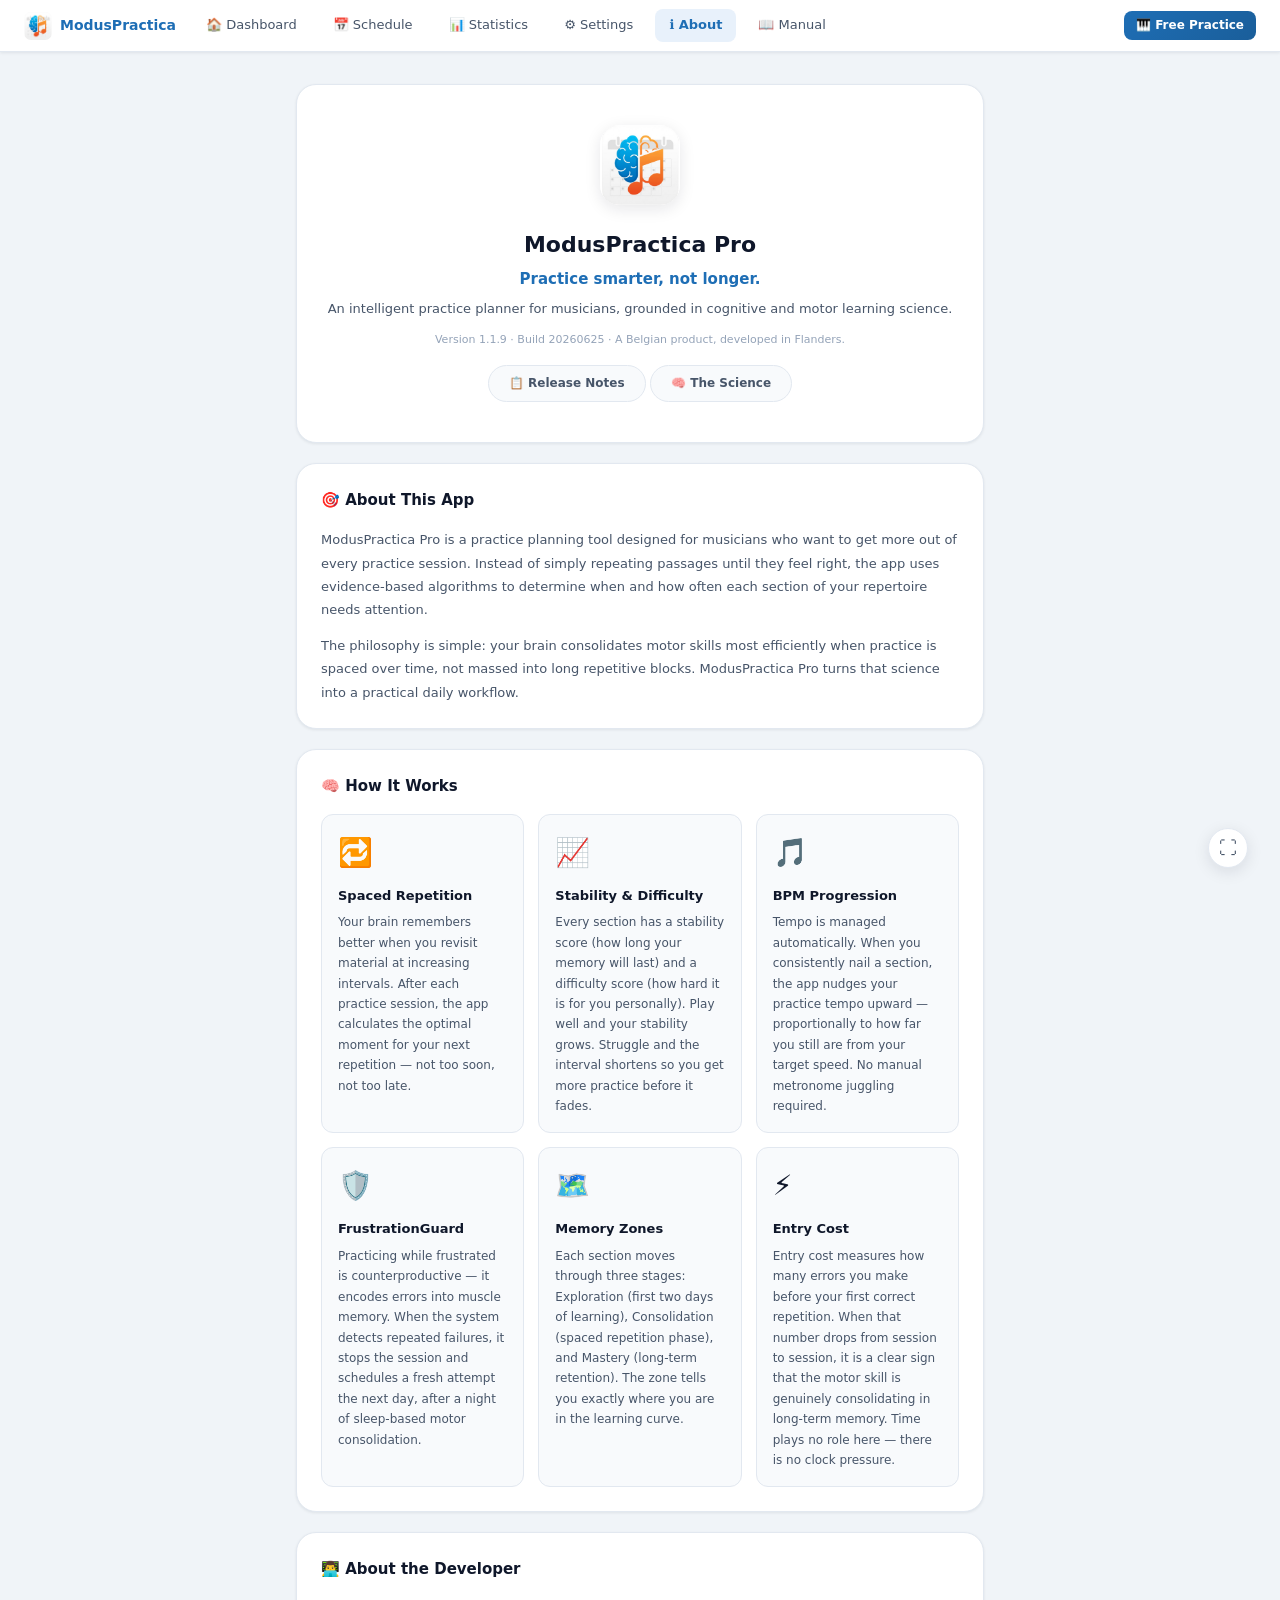
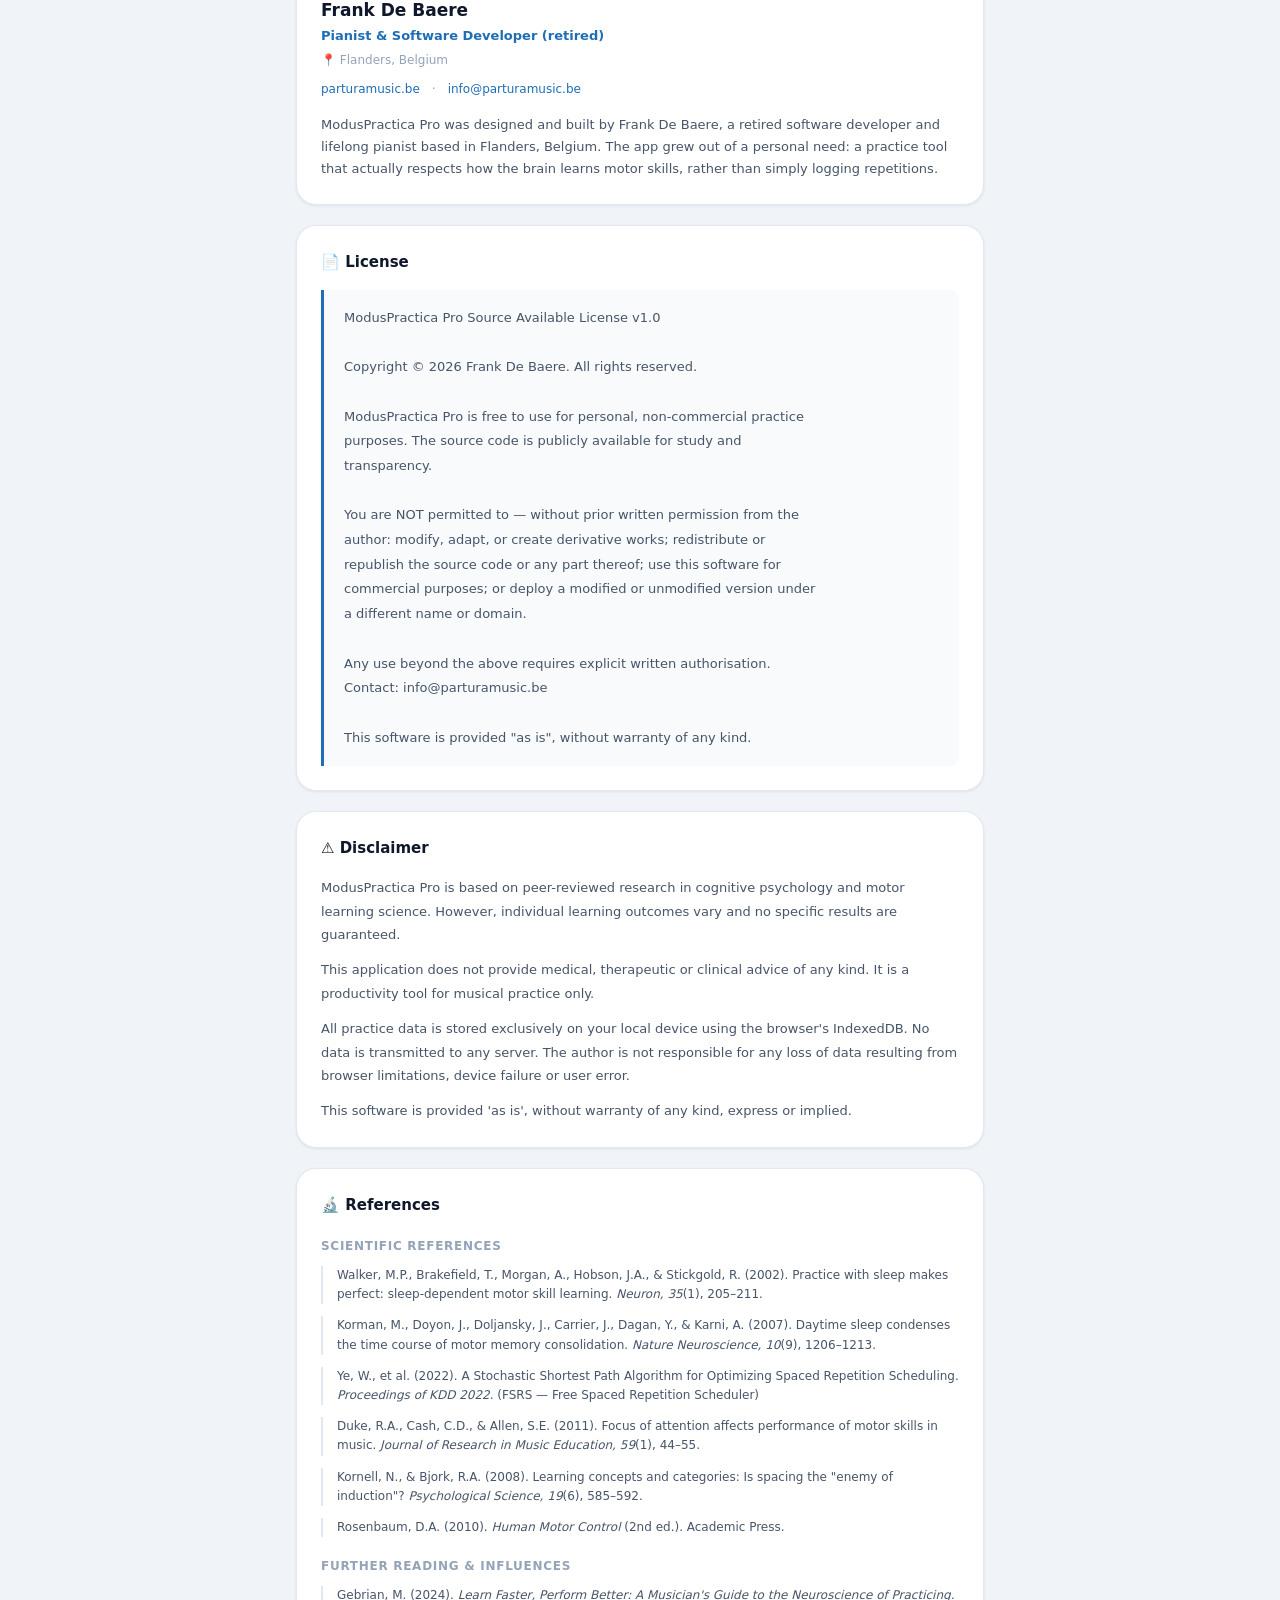
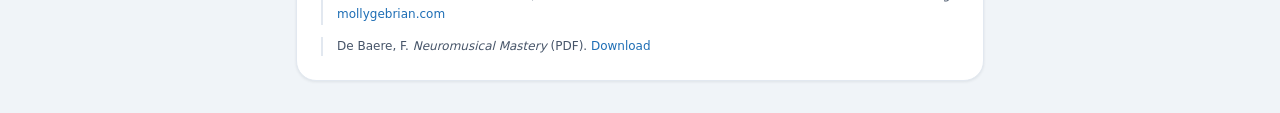
==== about.html @ 3acf3a27 "Initial commit: ModusPractica Pro v1.1.9 Science-based music practice planner with spaced repetition" ====
<!DOCTYPE html>
<html lang="en">
<head>
  <meta charset="UTF-8">
  <meta name="viewport" content="width=device-width,
    initial-scale=1.0">
  <link rel="canonical" href="https://parturamusic.be/ModusPractica_Pro/about.html">
  <title>ModusPractica Pro — About</title>
  <link rel="icon" type="image/png" href="BreinLogo.png">
  <link rel="stylesheet" href="css/base.css">
  <link rel="stylesheet" href="css/about.css">
  <!-- Google Consent Mode v2 — standaard alles geweigerd voor EER -->
  <script>
    window.dataLayer = window.dataLayer || [];
    function gtag(){dataLayer.push(arguments);}
    gtag('consent', 'default', {
      'ad_storage':         'denied',
      'ad_user_data':       'denied',
      'ad_personalization': 'denied',
      'analytics_storage':  'denied',
      'region': ['BE','NL','DE','FR','ES','IT',
                 'PL','SE','DK','FI','NO','AT',
                 'CH','PT','IE','LU','CZ','SK',
                 'HU','RO','BG','HR','SI','EE',
                 'LV','LT','MT','CY','GR'],
      'wait_for_update': 500
    });
  </script>

  <!-- Google tag (gtag.js) -->
  <script async
    src="https://www.googletagmanager.com/gtag/js?id=G-WJ7ZJJF6E5">
  </script>
  <script>
    window.dataLayer = window.dataLayer || [];
    function gtag(){dataLayer.push(arguments);}
    gtag('js', new Date());
    gtag('config', 'G-WJ7ZJJF6E5');
  </script>
  <script>
    (function () {
      var c = localStorage.getItem('mp_ga_consent');
      if (c === 'granted') {
        gtag('consent', 'update', {
          'analytics_storage':  'granted',
          'ad_storage':         'denied',
          'ad_user_data':       'denied',
          'ad_personalization': 'denied'
        });
      }
    })();
  </script>
</head>
<body>
<div class="about-page">

  <!-- Navigatie -->
  <nav class="about-nav">
    <a href="dashboard.html" class="about-nav-brand">
      <img src="BreinLogo.png" class="about-nav-logo"
           alt="ModusPractica">
      <span class="about-nav-name">ModusPractica</span>
    </a>
    <a href="dashboard.html" class="nav-btn">
      🏠 Dashboard
    </a>
    <a href="schedule.html" class="nav-btn">
      📅 Schedule
    </a>
    <a href="statistics.html" class="nav-btn">
      📊 Statistics
    </a>
    <a href="settings.html" class="nav-btn">
      ⚙️ Settings
    </a>
    <a href="about.html" class="nav-btn active">
      ℹ️ About
    </a>
    <a href="manual.html" class="nav-btn">
      📖 Manual
    </a>
    <a href="practice-session.html?free=true" class="nav-btn nav-btn-free">
      🎹 Free Practice
    </a>
  </nav>

  <div class="about-content">

    <!-- Hero -->
    <div class="about-section">
      <div class="about-hero">
        <img src="BreinLogo.png"
             class="about-hero-logo"
             alt="ModusPractica Pro">
        <div class="about-hero-title">ModusPractica Pro</div>
        <div class="about-hero-subtitle">
          Practice smarter, not longer.
        </div>
        <div class="about-hero-tagline">
          An intelligent practice planner for musicians,
          grounded in cognitive and motor learning science.
        </div>
        <div class="about-hero-version">
          Version 1.1.9 · Build 20260625 · A Belgian product, developed in Flanders.
        </div>
        <a href="releases.html" style="
          display: inline-flex;
          align-items: center;
          gap: 6px;
          margin-top: 16px;
          padding: 8px 20px;
          border-radius: 999px;
          border: 1px solid var(--border);
          background: var(--surface-2);
          color: var(--text-secondary);
          font-size: 12px;
          font-weight: 600;
          text-decoration: none;
          transition: border-color 0.15s, color 0.15s;
        "
        onmouseover="this.style.borderColor='var(--accent)';
                     this.style.color='var(--accent)'"
        onmouseout="this.style.borderColor='var(--border)';
                    this.style.color='var(--text-secondary)'">
          📋 Release Notes
        </a>
        <a href="science.html" style="
          display: inline-flex;
          align-items: center;
          gap: 6px;
          margin-top: 16px;
          padding: 8px 20px;
          border-radius: 999px;
          border: 1px solid var(--border);
          background: var(--surface-2);
          color: var(--text-secondary);
          font-size: 12px;
          font-weight: 600;
          text-decoration: none;
          transition: border-color 0.15s, color 0.15s;
        "
        onmouseover="this.style.borderColor='var(--accent)';
                     this.style.color='var(--accent)'"
        onmouseout="this.style.borderColor='var(--border)';
                    this.style.color='var(--text-secondary)'">
          🧠 The Science
        </a>
      </div>
    </div>

    <!-- About the App -->
    <div class="about-section">
      <div class="about-section-title">
        🎯 About This App
      </div>
      <p class="about-prose">
        ModusPractica Pro is a practice planning tool designed
        for musicians who want to get more out of every practice
        session. Instead of simply repeating passages until they
        feel right, the app uses evidence-based algorithms to
        determine when and how often each section of your
        repertoire needs attention.
      </p>
      <p class="about-prose">
        The philosophy is simple: your brain consolidates motor
        skills most efficiently when practice is spaced over time,
        not massed into long repetitive blocks. ModusPractica Pro
        turns that science into a practical daily workflow.
      </p>
    </div>

    <!-- How It Works -->
    <div class="about-section">
      <div class="about-section-title">
        🧠 How It Works
      </div>
      <div class="how-it-works-grid">

        <div class="how-card">
          <div class="how-card-icon">🔁</div>
          <div class="how-card-title">Spaced Repetition</div>
          <div class="how-card-body">
            Your brain remembers better when you revisit
            material at increasing intervals. After each practice
            session, the app calculates the optimal moment for your
            next repetition — not too soon, not too late.
          </div>
        </div>

        <div class="how-card">
          <div class="how-card-icon">📈</div>
          <div class="how-card-title">Stability &amp; Difficulty</div>
          <div class="how-card-body">
            Every section has a stability score (how long
            your memory will last) and a difficulty score (how hard
            it is for you personally). Play well and your stability
            grows. Struggle and the interval shortens so you get
            more practice before it fades.
          </div>
        </div>

        <div class="how-card">
          <div class="how-card-icon">🎵</div>
          <div class="how-card-title">BPM Progression</div>
          <div class="how-card-body">
            Tempo is managed automatically. When you
            consistently nail a section, the app nudges your
            practice tempo upward — proportionally to how far you
            still are from your target speed. No manual metronome
            juggling required.
          </div>
        </div>

        <div class="how-card">
          <div class="how-card-icon">🛡️</div>
          <div class="how-card-title">FrustrationGuard</div>
          <div class="how-card-body">
            Practicing while frustrated is counterproductive
            — it encodes errors into muscle memory. When the system
            detects repeated failures, it stops the session and
            schedules a fresh attempt the next day, after a night
            of sleep-based motor consolidation.
          </div>
        </div>

        <div class="how-card">
          <div class="how-card-icon">🗺️</div>
          <div class="how-card-title">Memory Zones</div>
          <div class="how-card-body">
            Each section moves through three stages:
            Exploration (first two days of learning),
            Consolidation (spaced repetition phase), and Mastery
            (long-term retention). The zone tells you exactly where
            you are in the learning curve.
          </div>
        </div>

        <div class="how-card">
          <div class="how-card-icon">⚡</div>
          <div class="how-card-title">Entry Cost</div>
          <div class="how-card-body">
            Entry cost measures how many errors you make
            before your first correct repetition. When that number
            drops from session to session, it is a clear sign that
            the motor skill is genuinely consolidating in long-term
            memory. Time plays no role here — there is no clock
            pressure.
          </div>
        </div>

      </div>
    </div>

    <!-- About the Developer -->
    <div class="about-section">
      <div class="about-section-title">
        👨‍💻 About the Developer
      </div>
      <div class="developer-card">
        <div class="developer-info">
          <div class="developer-name">Frank De Baere</div>
          <div class="developer-role">
            Pianist &amp; Software Developer (retired)
          </div>
          <div class="developer-location">
            📍 Flanders, Belgium
          </div>
          <div class="developer-links">
            <a href="https://www.parturamusic.be"
               target="_blank" rel="noopener">
              parturamusic.be
            </a>
            <span>·</span>
            <a href="mailto:info@parturamusic.be">
              info@parturamusic.be
            </a>
          </div>
          <div class="developer-bio">
            ModusPractica Pro was designed and built by
            Frank De Baere, a retired software developer
            and lifelong pianist based in Flanders, Belgium.
            The app grew out of a personal need: a practice
            tool that actually respects how the brain learns
            motor skills, rather than simply logging
            repetitions.
          </div>
        </div>
      </div>
    </div>

    <!-- License -->
    <div class="about-section">
      <div class="about-section-title">
        📄 License
      </div>
      <div class="license-block">ModusPractica Pro Source Available License v1.0

Copyright © 2026 Frank De Baere. All rights reserved.

ModusPractica Pro is free to use for personal, non-commercial practice
purposes. The source code is publicly available for study and
transparency.

You are NOT permitted to — without prior written permission from the
author: modify, adapt, or create derivative works; redistribute or
republish the source code or any part thereof; use this software for
commercial purposes; or deploy a modified or unmodified version under
a different name or domain.

Any use beyond the above requires explicit written authorisation.
Contact: info@parturamusic.be

This software is provided "as is", without warranty of any kind.</div>
    </div>

    <!-- Disclaimer -->
    <div class="about-section">
      <div class="about-section-title">
        ⚠️ Disclaimer
      </div>
      <p class="about-prose">
        ModusPractica Pro is based on peer-reviewed research
        in cognitive psychology and motor learning science.
        However, individual learning outcomes vary and no
        specific results are guaranteed.
      </p>
      <p class="about-prose">
        This application does not provide medical, therapeutic
        or clinical advice of any kind. It is a productivity
        tool for musical practice only.
      </p>
      <p class="about-prose">
        All practice data is stored exclusively on your local
        device using the browser's IndexedDB. No data is
        transmitted to any server. The author is not responsible
        for any loss of data resulting from browser limitations,
        device failure or user error.
      </p>
      <p class="about-prose">
        This software is provided 'as is', without warranty
        of any kind, express or implied.
      </p>
    </div>

    <!-- References -->
    <div class="about-section">
      <div class="about-section-title">
        🔬 References
      </div>
      <div class="about-section-subtitle">
        Scientific References
      </div>
      <ul class="references-list">
        <li>Walker, M.P., Brakefield, T., Morgan, A.,
        Hobson, J.A., &amp; Stickgold, R. (2002).
        Practice with sleep makes perfect: sleep-dependent
        motor skill learning.
        <em>Neuron, 35</em>(1), 205–211.</li>

        <li>Korman, M., Doyon, J., Doljansky, J.,
        Carrier, J., Dagan, Y., &amp; Karni, A. (2007).
        Daytime sleep condenses the time course of motor
        memory consolidation.
        <em>Nature Neuroscience, 10</em>(9), 1206–1213.</li>

        <li>Ye, W., et al. (2022). A Stochastic Shortest Path
        Algorithm for Optimizing Spaced Repetition Scheduling.
        <em>Proceedings of KDD 2022</em>.
        (FSRS — Free Spaced Repetition Scheduler)</li>

        <li>Duke, R.A., Cash, C.D., &amp; Allen, S.E. (2011).
        Focus of attention affects performance of motor skills
        in music.
        <em>Journal of Research in Music Education,
        59</em>(1), 44–55.</li>

        <li>Kornell, N., &amp; Bjork, R.A. (2008).
        Learning concepts and categories: Is spacing the
        "enemy of induction"?
        <em>Psychological Science, 19</em>(6), 585–592.</li>

        <li>Rosenbaum, D.A. (2010).
        <em>Human Motor Control</em> (2nd ed.).
        Academic Press.</li>
      </ul>

      <div class="about-section-subtitle">
        Further Reading &amp; Influences
      </div>
      <ul class="references-list">
        <li>Gebrian, M. (2024).
        <em>Learn Faster, Perform Better: A Musician's
        Guide to the Neuroscience of Practicing.</em>
        <a href="https://www.mollygebrian.com/"
           target="_blank" rel="noopener">
          mollygebrian.com
        </a>
        </li>

        <li>De Baere, F.
        <em>Neuromusical Mastery</em> (PDF).
        <a href="assets/Neuromusical_Mastery.pdf"
           target="_blank" rel="noopener">
          Download
        </a>
        </li>
      </ul>
    </div>

  </div>
</div>
<script src="js/fullscreen.js"></script>
</body>
</html>
---- css/base.css ----
:root {
  /* Kleuren */
  --bg-body: #f0f4f8;
  --surface: #ffffff;
  --surface-2: #f8fafc;
  --surface-3: #f1f5f9;
  --border: #e2e8f0;
  --border-strong: #cbd5e1;

  /* Accent */
  --accent: #1e6eb5;
  --accent-hover: #1a5e9a;
  --accent-dark: #155090;
  --accent-light: #e8f1fb;
  --accent-2: #e8640a;
  --accent-2-light: #fef0e6;

  /* Semantische kleuren */
  --success: #10b981;
  --success-light: #ecfdf5;
  --warning: #f59e0b;
  --warning-light: #fffbeb;
  --danger: #ef4444;
  --danger-light: #fef2f2;

  /* Tekst */
  --text-primary: #0f172a;
  --text-secondary: #475569;
  --text-muted: #94a3b8;

  /* Typografie */
  --font-sans: 'Inter', 'Segoe UI', system-ui, -apple-system, sans-serif;
  --font-mono: 'Inter', 'Segoe UI', system-ui, -apple-system, sans-serif;

  /* Afmetingen */
  --radius-sm: 8px;
  --radius-md: 12px;
  --radius-lg: 20px;
  --radius-xl: 28px;

  /* Schaduwen */
  --shadow-sm: 0 1px 3px rgba(15,23,42,0.08);
  --shadow-md: 0 4px 16px rgba(15,23,42,0.10);
  --shadow-lg: 0 12px 40px rgba(15,23,42,0.12);

  /* Navigatie hoogte */
  --nav-height: 56px;

  /* Content breedte */
  --content-width: 1100px;
}

*, *::before, *::after { box-sizing: border-box; }

body {
  margin: 0;
  font-family: var(--font-sans);
  background: var(--bg-body);
  color: var(--text-primary);
  font-size: 14px;
  line-height: 1.6;
  -webkit-font-smoothing: antialiased;
}

.top-nav {
  position: sticky;
  top: 0;
  z-index: 100;
  height: var(--nav-height);
  background: var(--surface);
  border-bottom: 1px solid var(--border);
  display: flex;
  align-items: center;
  padding: 0 24px;
  gap: 4px;
  box-shadow: var(--shadow-sm);
}

.nav-brand {
  font-size: 16px;
  font-weight: 800;
  color: var(--accent);
  margin-right: 16px;
  letter-spacing: -0.02em;
  text-decoration: none;
}

.nav-btn {
  padding: 6px 14px;
  border-radius: var(--radius-sm);
  border: none;
  background: transparent;
  color: var(--text-secondary);
  font-size: 13px;
  font-weight: 500;
  cursor: pointer;
  transition: background 0.15s, color 0.15s;
  text-decoration: none;
  display: inline-flex;
  align-items: center;
  gap: 6px;
}

.nav-btn:hover {
  background: var(--surface-3);
  color: var(--text-primary);
}

.nav-btn.active {
  background: var(--accent-light);
  color: var(--accent);
  font-weight: 600;
}

.page-content {
  width: min(100%, var(--content-width));
  margin: 0 auto;
  padding: 24px 16px;
}

.card {
  background: var(--surface);
  border: 1px solid var(--border);
  border-radius: var(--radius-lg);
  padding: 24px;
  box-shadow: var(--shadow-sm);
}

.btn {
  display: inline-flex;
  align-items: center;
  justify-content: center;
  gap: 6px;
  padding: 8px 18px;
  border-radius: var(--radius-sm);
  border: none;
  font-size: 13px;
  font-weight: 600;
  cursor: pointer;
  transition: transform 0.15s, box-shadow 0.15s, opacity 0.15s;
  text-decoration: none;
  white-space: nowrap;
}

.btn:not(:disabled):hover {
  transform: translateY(-1px);
  box-shadow: var(--shadow-md);
}

.btn:disabled {
  opacity: 0.45;
  cursor: not-allowed;
  transform: none;
  box-shadow: none;
}

.btn-primary {
  background: var(--accent);
  color: white;
}

.btn-primary:not(:disabled):hover {
  background: var(--accent-hover);
}

.btn-secondary {
  background: var(--surface-3);
  color: var(--text-primary);
  border: 1px solid var(--border);
}

.btn-danger {
  background: var(--danger);
  color: white;
}

.btn-success {
  background: var(--success);
  color: white;
}

.btn-sm {
  padding: 5px 12px;
  font-size: 12px;
}

.btn-lg {
  padding: 12px 28px;
  font-size: 15px;
  border-radius: var(--radius-md);
}

.input {
  width: 100%;
  padding: 9px 12px;
  border: 1px solid var(--border);
  border-radius: var(--radius-sm);
  background: var(--surface);
  color: var(--text-primary);
  font-size: 13px;
  font-family: var(--font-sans);
  transition: border-color 0.15s, box-shadow 0.15s;
}

.input:focus {
  outline: none;
  border-color: var(--accent);
  box-shadow: 0 0 0 3px rgba(30, 110, 181, 0.12);
}

.label {
  display: block;
  font-size: 11px;
  font-weight: 700;
  text-transform: uppercase;
  letter-spacing: 0.06em;
  color: var(--text-secondary);
  margin-bottom: 6px;
}

.hidden { display: none !important; }
.text-center { text-align: center; }
.text-muted { color: var(--text-muted); }
.text-success { color: var(--success); }
.text-warning { color: var(--warning); }
.text-danger { color: var(--danger); }
.text-accent { color: var(--accent); }
.font-mono { font-family: var(--font-mono); }
.mt-1 { margin-top: 8px; }
.mt-2 { margin-top: 16px; }
.mt-3 { margin-top: 24px; }
.mb-1 { margin-bottom: 8px; }
.mb-2 { margin-bottom: 16px; }
.gap-1 { gap: 8px; }
.gap-2 { gap: 16px; }
.flex { display: flex; }
.flex-col { flex-direction: column; }
.items-center { align-items: center; }
.justify-between { justify-content: space-between; }
.w-full { width: 100%; }

@media (max-width: 640px) {
  .page-content { padding: 16px 12px; }
  .card { padding: 16px; }
  .top-nav { padding: 0 12px; }
}

/* ── Fullscreen knop ── */
.mp-fs-btn {
  position: fixed;
  bottom: 32px;
  right: 32px;
  width: 40px;
  height: 40px;
  border-radius: 50%;
  background: var(--surface);
  border: 1px solid var(--border);
  color: var(--text-secondary);
  font-size: 18px;
  cursor: pointer;
  display: flex;
  align-items: center;
  justify-content: center;
  z-index: 998;
  box-shadow: var(--shadow-md,
    0 4px 16px rgba(0,0,0,0.12));
  transition: background 0.15s,
              color 0.15s,
              border-color 0.15s,
              transform 0.15s;
  line-height: 1;
}

.mp-fs-btn:hover {
  background: var(--accent);
  color: white;
  border-color: var(--accent);
  transform: scale(1.08);
}

body:has(.manual-page) .mp-fs-btn {
  bottom: 84px;
}

@media print {
  .mp-fs-btn { display: none !important; }
}

/* ── Free Practice nav-knop ── */
.nav-btn-free {
  margin-left: auto;
  background: linear-gradient(135deg, var(--accent), var(--accent-hover));
  color: #fff !important;
  border-radius: var(--radius-sm);
  padding: 5px 12px;
  font-weight: 700;
  font-size: 12px;
  border: none;
  transition: background 0.15s, opacity 0.15s, transform 0.1s;
}

.nav-btn-free:hover,
.nav-btn-free:focus {
  background: linear-gradient(135deg, var(--accent-dark), var(--accent));
  color: #fff !important;
  opacity: 1;
  transform: translateY(-1px);
}
---- css/about.css ----
/* ── Pagina layout ── */
.about-page {
  min-height: 100vh;
  background: var(--bg-body);
}

.about-nav {
  position: sticky;
  top: 0;
  z-index: 100;
  height: 52px;
  background: var(--surface);
  border-bottom: 1px solid var(--border);
  display: flex;
  align-items: center;
  padding: 0 24px;
  gap: 8px;
  box-shadow: var(--shadow-sm);
}

.about-nav-brand {
  display: flex;
  align-items: center;
  gap: 8px;
  text-decoration: none;
  margin-right: 8px;
}

.about-nav-logo {
  width: 28px;
  height: 28px;
  border-radius: 7px;
}

.about-nav-name {
  font-size: 14px;
  font-weight: 700;
  color: var(--accent);
}

.about-content {
  max-width: 720px;
  margin: 0 auto;
  padding: 32px 16px;
  display: flex;
  flex-direction: column;
  gap: 20px;
}

.about-section {
  background: var(--surface);
  border: 1px solid var(--border);
  border-radius: var(--radius-lg);
  padding: 24px;
  box-shadow: var(--shadow-sm);
}

.about-section-title {
  font-size: 15px;
  font-weight: 700;
  color: var(--text-primary);
  margin-bottom: 16px;
  display: flex;
  align-items: center;
  gap: 8px;
}

.about-section-subtitle {
  font-size: 12px;
  font-weight: 700;
  text-transform: uppercase;
  letter-spacing: 0.06em;
  color: var(--text-muted);
  margin: 20px 0 10px 0;
}

.about-section-subtitle:first-child {
  margin-top: 0;
}

.about-hero {
  text-align: center;
  padding: 16px 0;
}

.about-hero-logo {
  width: 80px;
  height: 80px;
  border-radius: 20px;
  box-shadow: var(--shadow-md);
  margin-bottom: 16px;
}

.about-hero-title {
  font-size: 22px;
  font-weight: 800;
  color: var(--text-primary);
  margin-bottom: 4px;
}

.about-hero-subtitle {
  font-size: 15px;
  font-weight: 600;
  color: var(--accent);
  margin-bottom: 8px;
}

.about-hero-tagline {
  font-size: 13px;
  color: var(--text-secondary);
  line-height: 1.6;
  margin-bottom: 12px;
}

.about-hero-version {
  font-size: 11px;
  font-family: var(--font-mono);
  color: var(--text-muted);
}

.about-prose {
  font-size: 13px;
  color: var(--text-secondary);
  line-height: 1.8;
  margin: 0 0 12px 0;
}

.about-prose:last-child {
  margin-bottom: 0;
}

.how-it-works-grid {
  display: grid;
  grid-template-columns: repeat(
    auto-fit, minmax(200px, 1fr)
  );
  gap: 14px;
}

.how-card {
  background: var(--surface-2);
  border: 1px solid var(--border);
  border-radius: var(--radius-md);
  padding: 16px;
}

.how-card-icon {
  font-size: 28px;
  margin-bottom: 10px;
}

.how-card-title {
  font-size: 13px;
  font-weight: 700;
  color: var(--text-primary);
  margin-bottom: 6px;
}

.how-card-body {
  font-size: 12px;
  color: var(--text-secondary);
  line-height: 1.7;
}

.developer-card {
  display: flex;
  gap: 20px;
  align-items: flex-start;
  flex-wrap: wrap;
}

.developer-info {
  flex: 1;
}

.developer-name {
  font-size: 17px;
  font-weight: 800;
  color: var(--text-primary);
  margin-bottom: 2px;
}

.developer-role {
  font-size: 13px;
  font-weight: 600;
  color: var(--accent);
  margin-bottom: 4px;
}

.developer-location {
  font-size: 12px;
  color: var(--text-muted);
  margin-bottom: 10px;
}

.developer-links {
  display: flex;
  gap: 12px;
  align-items: center;
  font-size: 12px;
}

.developer-links a {
  color: var(--accent);
  text-decoration: none;
}

.developer-links a:hover {
  text-decoration: underline;
}

.developer-links span {
  color: var(--text-muted);
}

.developer-bio {
  font-size: 13px;
  color: var(--text-secondary);
  line-height: 1.7;
  margin-top: 14px;
}

.license-block {
  background: var(--surface-2);
  border-left: 3px solid var(--accent);
  border-radius: 0 var(--radius-sm)
                 var(--radius-sm) 0;
  padding: 16px 20px;
  font-size: 13px;
  color: var(--text-secondary);
  line-height: 1.9;
  white-space: pre-line;
}

.references-list {
  list-style: none;
  padding: 0;
  margin: 0;
  display: flex;
  flex-direction: column;
  gap: 12px;
}

.references-list li {
  font-size: 12px;
  color: var(--text-secondary);
  line-height: 1.6;
  padding-left: 14px;
  border-left: 2px solid var(--border);
}

.references-list a {
  color: var(--accent);
  text-decoration: none;
}

.references-list a:hover {
  text-decoration: underline;
}
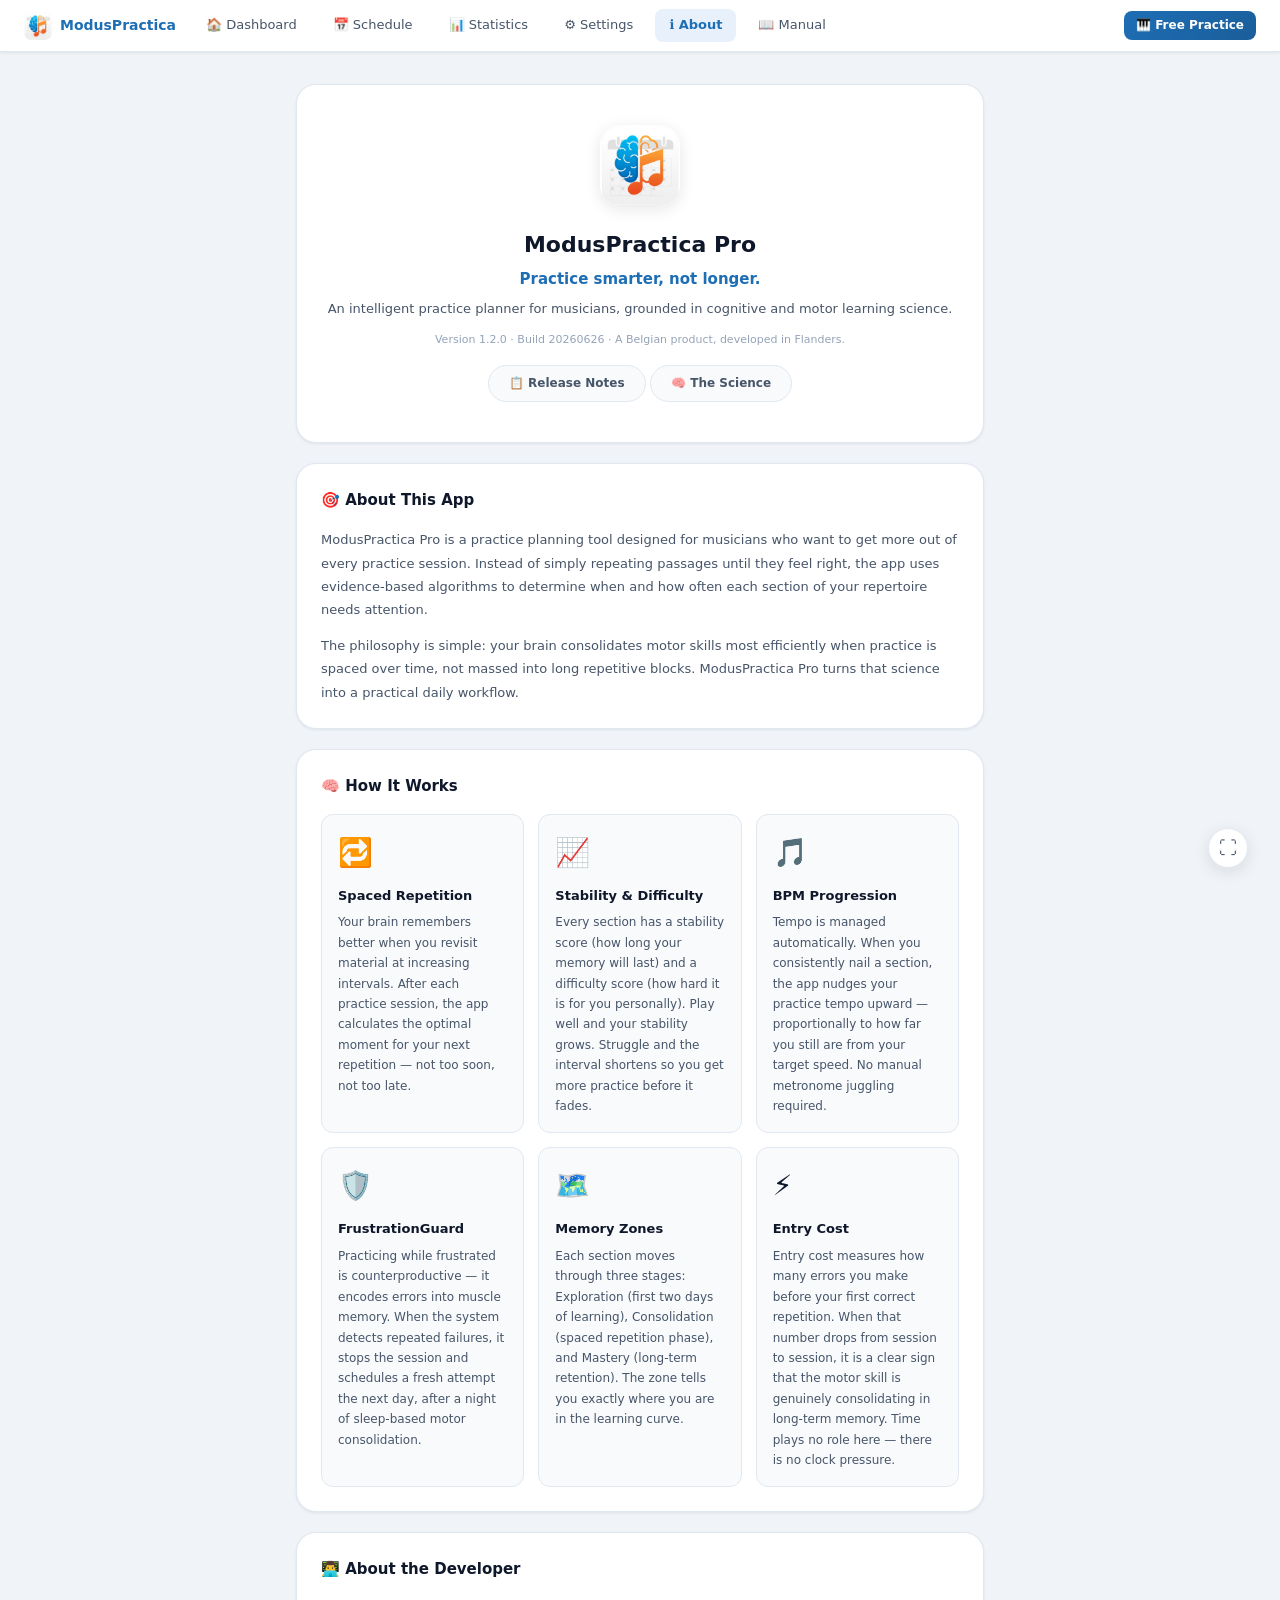
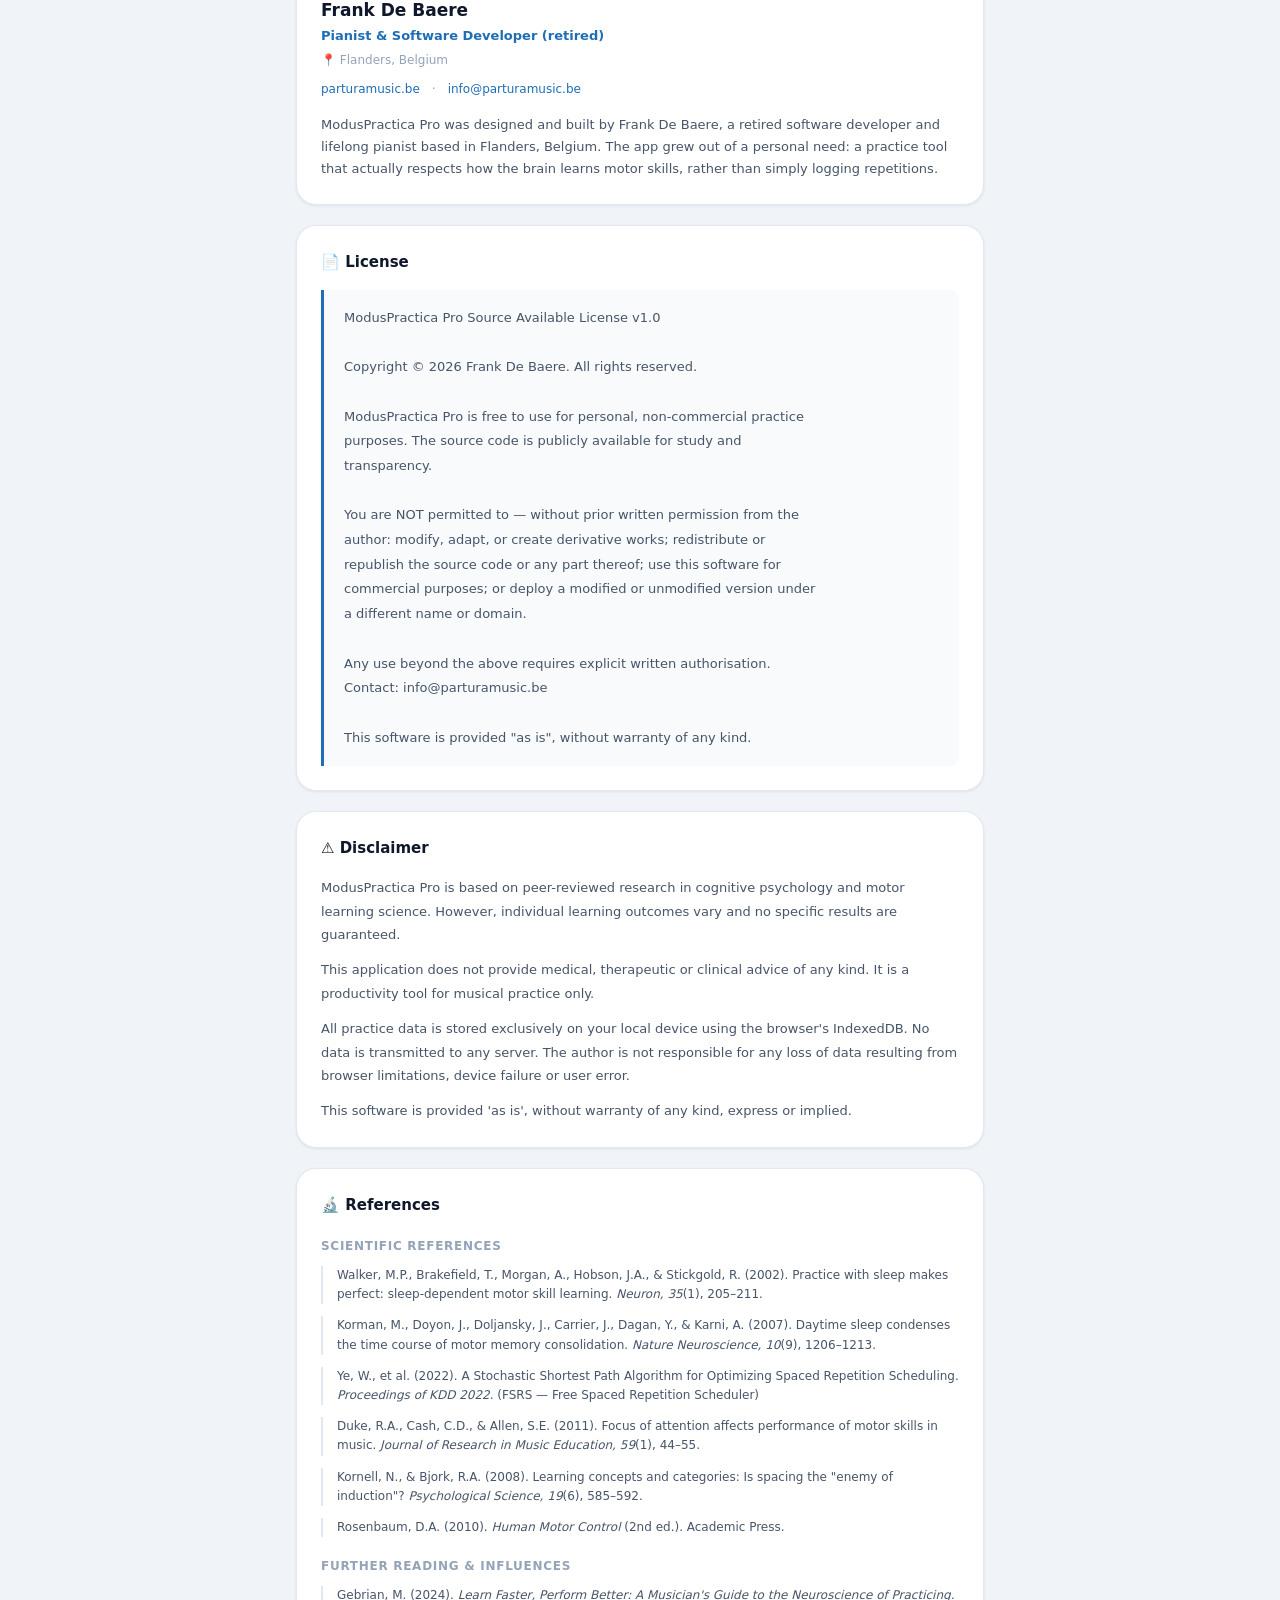
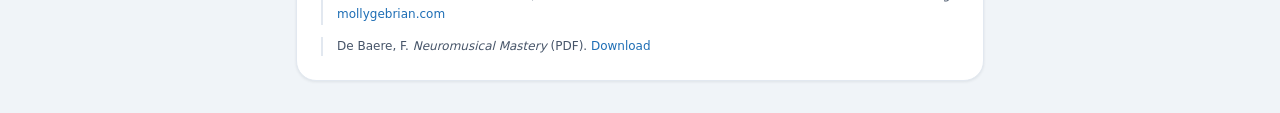
==== commit 16cb5152: "Add reference MP3 audio per piece (v1.2.0) Local MP3 attachment with inline player, separate from we" ====
--- a/about.html
+++ b/about.html
@@ -101,7 +101,7 @@
           grounded in cognitive and motor learning science.
         </div>
         <div class="about-hero-version">
-          Version 1.1.9 · Build 20260625 · A Belgian product, developed in Flanders.
+          Version 1.2.0 · Build 20260626 · A Belgian product, developed in Flanders.
         </div>
         <a href="releases.html" style="
           display: inline-flex;
